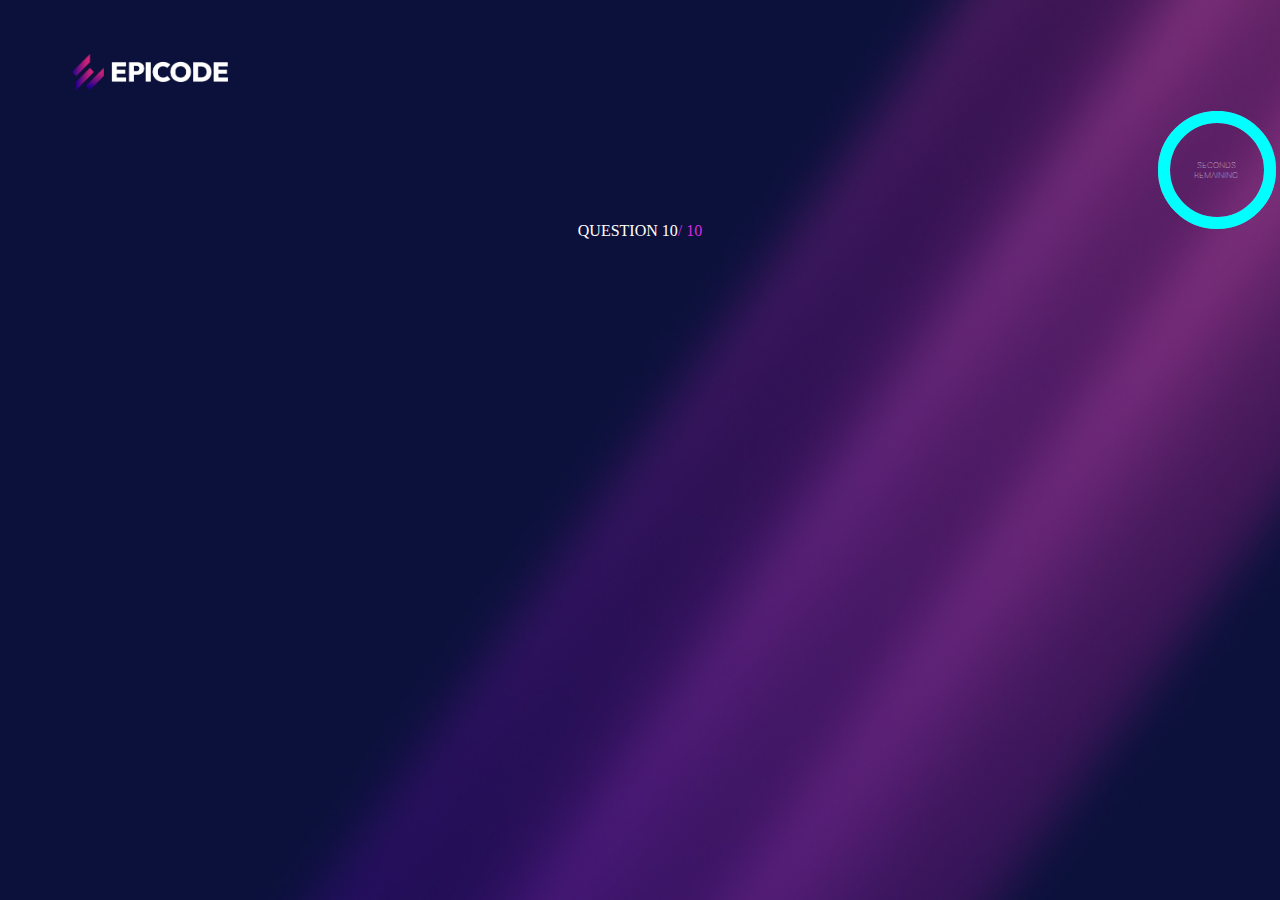
==== index.html @ 44d3434a "css for questions and result finish" ====
<!DOCTYPE html>
<html lang="en">

<head>
    <meta charset="UTF-8">
    <meta http-equiv="X-UA-Compatible" content="IE=edge">
    <meta name="viewport" content="width=device-width, initial-scale=1.0">
    <link rel="stylesheet" href="styles.css">
    <link rel="preconnect" href="https://fonts.googleapis.com">
    <link rel="preconnect" href="https://fonts.gstatic.com" crossorigin>
    <link href="https://fonts.googleapis.com/css2?family=Inter:wght@300&display=swap" rel="stylesheet">
    <link rel="stylesheet" href="main.css">
    <link rel="stylesheet" href="welcome.css">
    <link rel="stylesheet" href="result-styles.css">
    <link rel="stylesheet" href="./feedback-page-style.css">
    <title>Build Week. EPICODE Benchmark</title>
</head>

<body>
    <div id="main-container">
        <div id="logo"><img src="assets/epicode_logo.png" alt="epiLogo"></div>

        <div id="welcomePage">
            <h1>Welcome to <span id="title">your exam</span></h1>
            <h3>Instructions</h3>
            <p>We dont expect most engineers to know the answers to all of these questions, so don't worry if you're
                unsure of a few of them.</p>
            <ul>
                <li>Each question is <b>timed</b> and can only be <b>answered once</b>.</li>
                <li>Changing browser tab or opening other windows will <b>invalidate the question</b>.</li>
                <li>This exam will take approx. <b>0-5 minutes.</b></li>
            </ul>

            <input type="checkbox" id="proceed"> <label for="proceed">I promise to answer myself without help from
                anyone</label>
            <input type="button" value="Proceed" id="proceedBtn">

        </div>

        <div id="questions-part">

            <div id="timer">
                <p id="seconds">SECONDS</p>
                <div id="timer-number"></div><svg class="countdown-circle">
                    <circle r="53" cx="60" cy="60"></circle>
                </svg><svg class="greyish-circle">
                    <circle r="53" cx="60" cy="60"></circle>
                </svg>
                <p>REMAINING</p>
            </div>
            <div class="questions-container"></div>
            <div class="questions-count">QUESTION 10 <span>/ 10</span></div>
        </div>

        <div id="result_page_container">
            <div id="result_title">
                <h1>Results</h1>
                <p>The summary of your answers:</p>
            </div>

            <div id="result_display_container">
                <div id="correct_answer_container">
                    <h2>Correct</h2>
                    <p id="percentage_of_correct_answers"></p>
                    <p id="number_of_correct_answers"></p>
                </div>
                <div id="notification_for_passing"></div>
                <div id="wrong_answer_container">
                    <h2>Wrong</h2>
                    <p id="percentage_of_wrong_answers"></p>
                    <p id="number_of_wrong_answers"></p>
                </div>
            </div>

            <div id="result_footer">
                <input type="button" value="RATE US" id="button_to_rating">
            </div>
        </div>
        
        <div id="feedback-page_content-container">
            <h1>Tell us how it's going</h1>
            <h2>From 0 to 10, how likely are you to recommend EPICODE to a friend or a colleague?</h2>
            
            <div id="stars-container">
                <svg width="47" height="46" viewBox="0 0 47 46" fill="none" xmlns="http://www.w3.org/2000/svg"
                    class="stars">
                    <path
                        d="M22.2044 1.55551C22.6143 0.569963 24.0104 0.569964 24.4203 1.55552L29.9874 14.9402C30.1602 15.3557 30.5509 15.6396 30.9994 15.6756L45.4494 16.834C46.5134 16.9193 46.9448 18.2471 46.1341 18.9415L35.1248 28.3722C34.7831 28.6649 34.6338 29.1242 34.7382 29.5619L38.1018 43.6626C38.3494 44.7009 37.2199 45.5215 36.309 44.9651L23.9379 37.4089C23.5538 37.1743 23.0709 37.1743 22.6868 37.4089L10.3157 44.9651C9.40478 45.5215 8.27528 44.7009 8.52295 43.6626L11.8865 29.5619C11.9909 29.1242 11.8416 28.6649 11.4999 28.3722L0.490575 18.9415C-0.320069 18.2471 0.111362 16.9193 1.17535 16.834L15.6253 15.6756C16.0738 15.6396 16.4645 15.3557 16.6374 14.9402L22.2044 1.55551Z" />
                </svg>
                <svg width="47" height="46" viewBox="0 0 47 46" fill="none" xmlns="http://www.w3.org/2000/svg"
                    class="stars">
                    <path
                        d="M22.2044 1.55551C22.6143 0.569963 24.0104 0.569964 24.4203 1.55552L29.9874 14.9402C30.1602 15.3557 30.5509 15.6396 30.9994 15.6756L45.4494 16.834C46.5134 16.9193 46.9448 18.2471 46.1341 18.9415L35.1248 28.3722C34.7831 28.6649 34.6338 29.1242 34.7382 29.5619L38.1018 43.6626C38.3494 44.7009 37.2199 45.5215 36.309 44.9651L23.9379 37.4089C23.5538 37.1743 23.0709 37.1743 22.6868 37.4089L10.3157 44.9651C9.40478 45.5215 8.27528 44.7009 8.52295 43.6626L11.8865 29.5619C11.9909 29.1242 11.8416 28.6649 11.4999 28.3722L0.490575 18.9415C-0.320069 18.2471 0.111362 16.9193 1.17535 16.834L15.6253 15.6756C16.0738 15.6396 16.4645 15.3557 16.6374 14.9402L22.2044 1.55551Z" />
                </svg>
                <svg width="47" height="46" viewBox="0 0 47 46" fill="none" xmlns="http://www.w3.org/2000/svg"
                    class="stars">
                    <path
                        d="M22.2044 1.55551C22.6143 0.569963 24.0104 0.569964 24.4203 1.55552L29.9874 14.9402C30.1602 15.3557 30.5509 15.6396 30.9994 15.6756L45.4494 16.834C46.5134 16.9193 46.9448 18.2471 46.1341 18.9415L35.1248 28.3722C34.7831 28.6649 34.6338 29.1242 34.7382 29.5619L38.1018 43.6626C38.3494 44.7009 37.2199 45.5215 36.309 44.9651L23.9379 37.4089C23.5538 37.1743 23.0709 37.1743 22.6868 37.4089L10.3157 44.9651C9.40478 45.5215 8.27528 44.7009 8.52295 43.6626L11.8865 29.5619C11.9909 29.1242 11.8416 28.6649 11.4999 28.3722L0.490575 18.9415C-0.320069 18.2471 0.111362 16.9193 1.17535 16.834L15.6253 15.6756C16.0738 15.6396 16.4645 15.3557 16.6374 14.9402L22.2044 1.55551Z" />
                </svg>
                <svg width="47" height="46" viewBox="0 0 47 46" fill="none" xmlns="http://www.w3.org/2000/svg"
                    class="stars">
                    <path
                        d="M22.2044 1.55551C22.6143 0.569963 24.0104 0.569964 24.4203 1.55552L29.9874 14.9402C30.1602 15.3557 30.5509 15.6396 30.9994 15.6756L45.4494 16.834C46.5134 16.9193 46.9448 18.2471 46.1341 18.9415L35.1248 28.3722C34.7831 28.6649 34.6338 29.1242 34.7382 29.5619L38.1018 43.6626C38.3494 44.7009 37.2199 45.5215 36.309 44.9651L23.9379 37.4089C23.5538 37.1743 23.0709 37.1743 22.6868 37.4089L10.3157 44.9651C9.40478 45.5215 8.27528 44.7009 8.52295 43.6626L11.8865 29.5619C11.9909 29.1242 11.8416 28.6649 11.4999 28.3722L0.490575 18.9415C-0.320069 18.2471 0.111362 16.9193 1.17535 16.834L15.6253 15.6756C16.0738 15.6396 16.4645 15.3557 16.6374 14.9402L22.2044 1.55551Z" />
                </svg>
                <svg width="47" height="46" viewBox="0 0 47 46" fill="none" xmlns="http://www.w3.org/2000/svg"
                    class="stars">
                    <path
                        d="M22.2044 1.55551C22.6143 0.569963 24.0104 0.569964 24.4203 1.55552L29.9874 14.9402C30.1602 15.3557 30.5509 15.6396 30.9994 15.6756L45.4494 16.834C46.5134 16.9193 46.9448 18.2471 46.1341 18.9415L35.1248 28.3722C34.7831 28.6649 34.6338 29.1242 34.7382 29.5619L38.1018 43.6626C38.3494 44.7009 37.2199 45.5215 36.309 44.9651L23.9379 37.4089C23.5538 37.1743 23.0709 37.1743 22.6868 37.4089L10.3157 44.9651C9.40478 45.5215 8.27528 44.7009 8.52295 43.6626L11.8865 29.5619C11.9909 29.1242 11.8416 28.6649 11.4999 28.3722L0.490575 18.9415C-0.320069 18.2471 0.111362 16.9193 1.17535 16.834L15.6253 15.6756C16.0738 15.6396 16.4645 15.3557 16.6374 14.9402L22.2044 1.55551Z" />
                </svg>
                <svg width="47" height="46" viewBox="0 0 47 46" fill="none" xmlns="http://www.w3.org/2000/svg"
                    class="stars">
                    <path
                        d="M22.2044 1.55551C22.6143 0.569963 24.0104 0.569964 24.4203 1.55552L29.9874 14.9402C30.1602 15.3557 30.5509 15.6396 30.9994 15.6756L45.4494 16.834C46.5134 16.9193 46.9448 18.2471 46.1341 18.9415L35.1248 28.3722C34.7831 28.6649 34.6338 29.1242 34.7382 29.5619L38.1018 43.6626C38.3494 44.7009 37.2199 45.5215 36.309 44.9651L23.9379 37.4089C23.5538 37.1743 23.0709 37.1743 22.6868 37.4089L10.3157 44.9651C9.40478 45.5215 8.27528 44.7009 8.52295 43.6626L11.8865 29.5619C11.9909 29.1242 11.8416 28.6649 11.4999 28.3722L0.490575 18.9415C-0.320069 18.2471 0.111362 16.9193 1.17535 16.834L15.6253 15.6756C16.0738 15.6396 16.4645 15.3557 16.6374 14.9402L22.2044 1.55551Z" />
                </svg>
                <svg width="47" height="46" viewBox="0 0 47 46" fill="none" xmlns="http://www.w3.org/2000/svg"
                    class="stars">
                    <path
                        d="M22.2044 1.55551C22.6143 0.569963 24.0104 0.569964 24.4203 1.55552L29.9874 14.9402C30.1602 15.3557 30.5509 15.6396 30.9994 15.6756L45.4494 16.834C46.5134 16.9193 46.9448 18.2471 46.1341 18.9415L35.1248 28.3722C34.7831 28.6649 34.6338 29.1242 34.7382 29.5619L38.1018 43.6626C38.3494 44.7009 37.2199 45.5215 36.309 44.9651L23.9379 37.4089C23.5538 37.1743 23.0709 37.1743 22.6868 37.4089L10.3157 44.9651C9.40478 45.5215 8.27528 44.7009 8.52295 43.6626L11.8865 29.5619C11.9909 29.1242 11.8416 28.6649 11.4999 28.3722L0.490575 18.9415C-0.320069 18.2471 0.111362 16.9193 1.17535 16.834L15.6253 15.6756C16.0738 15.6396 16.4645 15.3557 16.6374 14.9402L22.2044 1.55551Z" />
                </svg>
                <svg width="47" height="46" viewBox="0 0 47 46" fill="none" xmlns="http://www.w3.org/2000/svg"
                    class="stars">
                    <path
                        d="M22.2044 1.55551C22.6143 0.569963 24.0104 0.569964 24.4203 1.55552L29.9874 14.9402C30.1602 15.3557 30.5509 15.6396 30.9994 15.6756L45.4494 16.834C46.5134 16.9193 46.9448 18.2471 46.1341 18.9415L35.1248 28.3722C34.7831 28.6649 34.6338 29.1242 34.7382 29.5619L38.1018 43.6626C38.3494 44.7009 37.2199 45.5215 36.309 44.9651L23.9379 37.4089C23.5538 37.1743 23.0709 37.1743 22.6868 37.4089L10.3157 44.9651C9.40478 45.5215 8.27528 44.7009 8.52295 43.6626L11.8865 29.5619C11.9909 29.1242 11.8416 28.6649 11.4999 28.3722L0.490575 18.9415C-0.320069 18.2471 0.111362 16.9193 1.17535 16.834L15.6253 15.6756C16.0738 15.6396 16.4645 15.3557 16.6374 14.9402L22.2044 1.55551Z" />
                </svg>
                <svg width="47" height="46" viewBox="0 0 47 46" fill="none" xmlns="http://www.w3.org/2000/svg"
                    class="stars">
                    <path
                        d="M22.2044 1.55551C22.6143 0.569963 24.0104 0.569964 24.4203 1.55552L29.9874 14.9402C30.1602 15.3557 30.5509 15.6396 30.9994 15.6756L45.4494 16.834C46.5134 16.9193 46.9448 18.2471 46.1341 18.9415L35.1248 28.3722C34.7831 28.6649 34.6338 29.1242 34.7382 29.5619L38.1018 43.6626C38.3494 44.7009 37.2199 45.5215 36.309 44.9651L23.9379 37.4089C23.5538 37.1743 23.0709 37.1743 22.6868 37.4089L10.3157 44.9651C9.40478 45.5215 8.27528 44.7009 8.52295 43.6626L11.8865 29.5619C11.9909 29.1242 11.8416 28.6649 11.4999 28.3722L0.490575 18.9415C-0.320069 18.2471 0.111362 16.9193 1.17535 16.834L15.6253 15.6756C16.0738 15.6396 16.4645 15.3557 16.6374 14.9402L22.2044 1.55551Z" />
                </svg>
                <svg width="47" height="46" viewBox="0 0 47 46" fill="none" xmlns="http://www.w3.org/2000/svg"
                    class="stars">
                    <path
                        d="M22.2044 1.55551C22.6143 0.569963 24.0104 0.569964 24.4203 1.55552L29.9874 14.9402C30.1602 15.3557 30.5509 15.6396 30.9994 15.6756L45.4494 16.834C46.5134 16.9193 46.9448 18.2471 46.1341 18.9415L35.1248 28.3722C34.7831 28.6649 34.6338 29.1242 34.7382 29.5619L38.1018 43.6626C38.3494 44.7009 37.2199 45.5215 36.309 44.9651L23.9379 37.4089C23.5538 37.1743 23.0709 37.1743 22.6868 37.4089L10.3157 44.9651C9.40478 45.5215 8.27528 44.7009 8.52295 43.6626L11.8865 29.5619C11.9909 29.1242 11.8416 28.6649 11.4999 28.3722L0.490575 18.9415C-0.320069 18.2471 0.111362 16.9193 1.17535 16.834L15.6253 15.6756C16.0738 15.6396 16.4645 15.3557 16.6374 14.9402L22.2044 1.55551Z" />
                </svg>
            </div>
            
            <h2>Leave us an open feedback about your experience so far</h2>
            
            <input type="text" id="comment-input" placeholder="Write your comment here" onkeyup="sendComment(event)">
            
            <a href="https://epicode.com/" target="_blank">
                <div id="more-information-button">MORE INFO</div>
            </a>
        </div> <!-- FEEDBACK PAGE CLOSING TAG -->
        
        
    </div> <!-- MAIN CONTAINER CLOSING TAG -->

    
    <script src="./script.js"></script>
    <script src="welcome.js"></script>
    <script src="result-index.js"></script>
    <script src="./feedback-page-script.js"></script>

</body>

</html>
---- styles.css ----
.questions-container {
    display:flex;
    justify-content: center;
}

.question-answer-container {
    display: flex;
    flex-direction: column;
    align-items: center;
    text-align: center;
    height: 25em;
    width: 65em;
}

.questions {
    font-size: 50px;
    text-align: center;
    margin-bottom: 40px;
}

.questions span {
    font-weight: bolder;
}

.question-quetions-part {
    /* display: none; */

    position: absolute;
    height: 400px;
    /* background-image: url('./assets/bg.jpg'); */
}


.answers {
    display: inline-block;
    text-align: center;
    width: 345px;
    height: auto;
    margin: 10px 20px 10px 28px;
    border: 2px solid;
    border-radius: 50px;
    cursor: pointer;
    padding: 20px 5px 20px 5px;
    background-color: rgba(255, 255, 255, 15%);
}

.answers:hover {
    background-color: #BA018A;
}

.questions-count {
    display: flex;
    justify-content: center;
    align-items: end;
}

.questions-count span {
    color: rgb(211, 43, 226);
}

.hide {
    display: none;
}

.selected-answer {
    background-color: rgb(161, 41, 141);
}

#timer {
    display: flex;
    flex-direction: column;
    justify-content: center;
    align-items: center;
    position: sticky;
    left: 80em;
    height: 8em;
    width: 8em;
    text-align: center;
    font-family: 'Outfit', sans-serif;
}

#timer-number {
    color: white;
    display: inline-block;
    line-height: 50px;
    font-size: 50px;
    font-weight: 500;
}

#timer p {
    font-size: 8px;
    font-weight: 100;
    margin: 0;
}

#seconds {
    padding-top: 25px;
}

svg {
    position: absolute;
    top: 0.5em;
    right: 0.2em;
    width: 100%;
    height: 100%;
    transform: rotateY(180deg) rotateZ(-90deg);
}

.countdown-circle {
    z-index: 1;
}

.countdown-circle circle {
    stroke-dasharray: 335px;
    stroke-dashoffset: 0px;
    stroke-linecap: square;
    stroke-width: 12px;
    stroke: #00FFFF;
    fill: none;
    animation: countdown 20s linear infinite forwards;
}

.greyish-circle {
    z-index: auto;
}

.greyish-circle circle {
    stroke-dasharray: 335px;
    stroke-dashoffset: 0px;
    stroke-width: 12px;
    stroke: rgba(219, 219, 219, 0.45);
    fill: none;
}

@keyframes countdown {
    from {
        stroke-dashoffset: 0px;
    }

    to {
        stroke-dashoffset: 335px;
    }
}
---- main.css ----
@import url('https://fonts.googleapis.com/css2?family=Inter:wght@200&family=Outfit:wght@300&display=swap');

      body{
        background-image: url(./assets/bg.jpg);
        background-size: 100vw 100vh;
        background-position: center;
        background-repeat: no-repeat;
        background-attachment: fixed;
        margin: 0;
        padding: 0;
        overflow: hidden;
    }
    
    #main-container{
        position:relative;
        color:white;
        height: 100vh;
        width: 100vw;
    }

    #logo img{
        display: inline-block;
        width:156px;
        height:auto;
        margin-top: 6vh;
        margin-left: 8vh;
    }

    h1{
        font-family: 'Outfit', sans-serif;
        color: white;
        font-size: 11vh;
        max-width: 40%;
        line-height: 80%;
    }
    span#title{
        font-size: 110%;
        font-weight: bolder;
        text-shadow: 2.5px 0 #ffffff;
    }

    #welcomePage {
        display: none;
    }

    /* #questions-part {
        display: flex;
    } */

    #result_page_container {
        display: none;
    }

    #feedback-page_content-container {
        display: none;
    }
---- welcome.css ----
#welcomePage{
    margin-left: 9%;
    /* display: none; */
    height: 100vh;
    width: 100vw;
    line-height: 5vh;
    margin-top: 10vh;
    font-size: 2vh;
}
h3{
    font-family: Outfit, sans-serif;
    font-size: 27px;
    color: #D20094;
    font-weight:bolder;
    font-size: larger;
}
p{
    font-family: Inter, sans-serif;
    max-width: 60%;
    font-size: larger;
}
ul{
    font-family: Inter, sans-serif;
    font-size: 15.5px;
    margin: 40px 0;
    font-size: larger;
}
input[type=button]{
    background: #00ffff;
    padding: 2vh 9vh;
    color: #000000;
    display: inline-block;
    font: normal bold 26px/1 "Roboto", sans-serif;
    text-align: center;
    margin-left: 74vh;
    border-color:transparent;

}
input[type="checkbox"] {
    display: none;
  }
input[type="checkbox"] + *::before {
    content: "";
    display: inline-block;
    vertical-align: bottom;
    width: 1rem;
    height: 1rem;
    border-radius: 10%;
    border-style: solid;
    border-width: 0.3vh;
    border-color: white;
    margin-bottom: 2.5vh;
    margin-right: 2vh;
  }
  input[type="checkbox"]:checked + *::before {
    color: white;
    background: white;
  }

input[type=button]:hover{
    box-shadow: 0px -1px 32px 0px rgba(0,255,255,0.75);
    -webkit-box-shadow: 0px -1px 32px 0px rgba(0,255,255,0.75);
    -moz-box-shadow: 0px -1px 32px 0px rgba(0,255,255,0.75);
    accent-color: #00FFFF;
}
input[type=button]:active{
    -webkit-box-shadow: inset 0px 0px 5px #c1c1c1;
    -moz-box-shadow: inset 0px 0px 5px #c1c1c1;
    box-shadow: inset 0px 0px 5px #c1c1c1;
    outline: none;
}
---- result-styles.css ----
#result_page_container {
    color: white;
    font-family: 'Inter', sans-serif;
    font-size: 16px;
    text-align: center;
    /* display: none; */
    flex-direction: column;
}
#result_page_container{
    height: 100vh;
    width: 100vw;
    line-height: 5vh;
    margin-top: 0;
}

/* the title */
#result_title{
    color: white;
    font-family: 'Outfit', sans-serif;
    display: flex;
    flex-direction: column;
    justify-content: center;
    align-items: center;
}

#result_title h1 {
    margin: 0;
    font-size: 3em;
}

#result_title p {
    margin: 0;
    font-family: 'Outfit', sans-serif;
    font-size: 2em;
}


/* main container */

/* general */
#result_display_container {
    display: flex;
    justify-content: space-around;
    height: 30em;
    align-items: center;
}

/* sides */
#correct_answer_container, #wrong_answer_container {
    width: 20%;
    font-family: 'Inter', sans-serif;
    display: flex;
    flex-direction: column;
    align-items: center;
    
}

#correct_answer_container h2, #wrong_answer_container h2 {
    margin-bottom: 0;
    font-size: 40px;
}

#percentage_of_correct_answers, #percentage_of_wrong_answers {
    font-family: 'Outfit', sans-serif;
    font-size: 45px;
    margin: 0;
    font-weight: bold;
    
}

#number_of_correct_answers, #number_of_wrong_answers {
    font-family: 'Outfit', sans-serif;
    margin-top: 0;
}

/* center */
#notification_for_passing {
    display: flex;
    flex-direction: column;
    justify-content: center;
    align-items: center;
    margin-bottom: 1em;
    width: 18em;
    height: 18em;
    border: 3.75em solid #00FFFF;
    border-right: 3.5em solid (#C2148D 0deg 90deg);
    /* background: conic-gradient(
        #C2148D 0deg 90deg,
        #00FFFF 90deg 360deg
    ); */
    border-radius: 100%;
}


.congratulations_or_condolences {
    margin: 0;
    font-weight: bold;
}

.message_of_success_or_failure {
    color: #00FFFF;
    margin: 0;
    font-weight: bold;
}

.message_what_happens_next {
    font-size: 12px;
    line-height: 16px;
    margin-top: 0;
    width: 40em;
}


/* footer */



#button_to_rating {
    background: none;
    color: white;
    font-size: 1.25em;
    border: 2px solid white;
    cursor: pointer;
    margin: auto;
    z-index: 1;
}

#result_footer {
    display: flex;
    justify-content: center;
    width: 100%;
}
---- feedback-page-style.css ----
/*-------------------------------FEEDBACK PAGE SPECIFIC STYLE CODES-----------------------------------------*/

@import url('https://fonts.googleapis.com/css2?family=Outfit:wght@300;500;700&display=swap'); /* font-weight 500 and 700 added */

#feedback-page_content-container {
    margin-top: 60px;
    text-align: center;
    color: #e7e7ec;
    font-family: 'Outfit', sans-serif;
    display: none;
}

#feedback-page_content-container h1 {
    margin-top: 17vh;
    margin-bottom: 3vh;
    font-weight: 700;
    font-size: 48px;
    letter-spacing: 1px;
    cursor: default;
    user-select: none;
    margin-inline: auto;
}

#feedback-page_content-container h2 {
    margin-inline: auto;
    margin-top: 0;
    width: 650px;
    font-weight: 300;
    font-size: 26px;
    cursor: default;
    user-select: none;
}

#stars-container {
    margin-top: 15px;
    margin-bottom: 70px;
}

.stars {
    margin: 5px;
    fill: #0b113b;
    cursor: pointer;
}

.stars-on-hover {
    fill: #00FFFF;
    filter: drop-shadow(0px 0px 5px #00ffffa5);
}


#comment-input {
    margin-top: 25px;
    padding-bottom: 8px;
    padding-left: 25px;
    width: 37%;
    background: none;
    border: none;
    outline: none;
    border-bottom: 2px solid #c33a8e;
    font-size: 18px;
    color: #c33a8e;
    display: block;
    margin-inline: auto;
}

#more-information-button {
    margin-inline: auto;
    margin-top: 50px;
    width: 220px;
    height: 60px;
    line-height: 60px;
    font-size: 22px;
    font-weight: 700;
    color: #0b113b;
    background-color: #00FFFF;
}

#more-information-button:hover {
    box-shadow: 0px 0px 20px 5px#00ffffa5;
}


#feedback-page_content-container a {
    margin-left: 44%;
    display: inline-block;
    text-decoration: none;
    width: 220px;
}
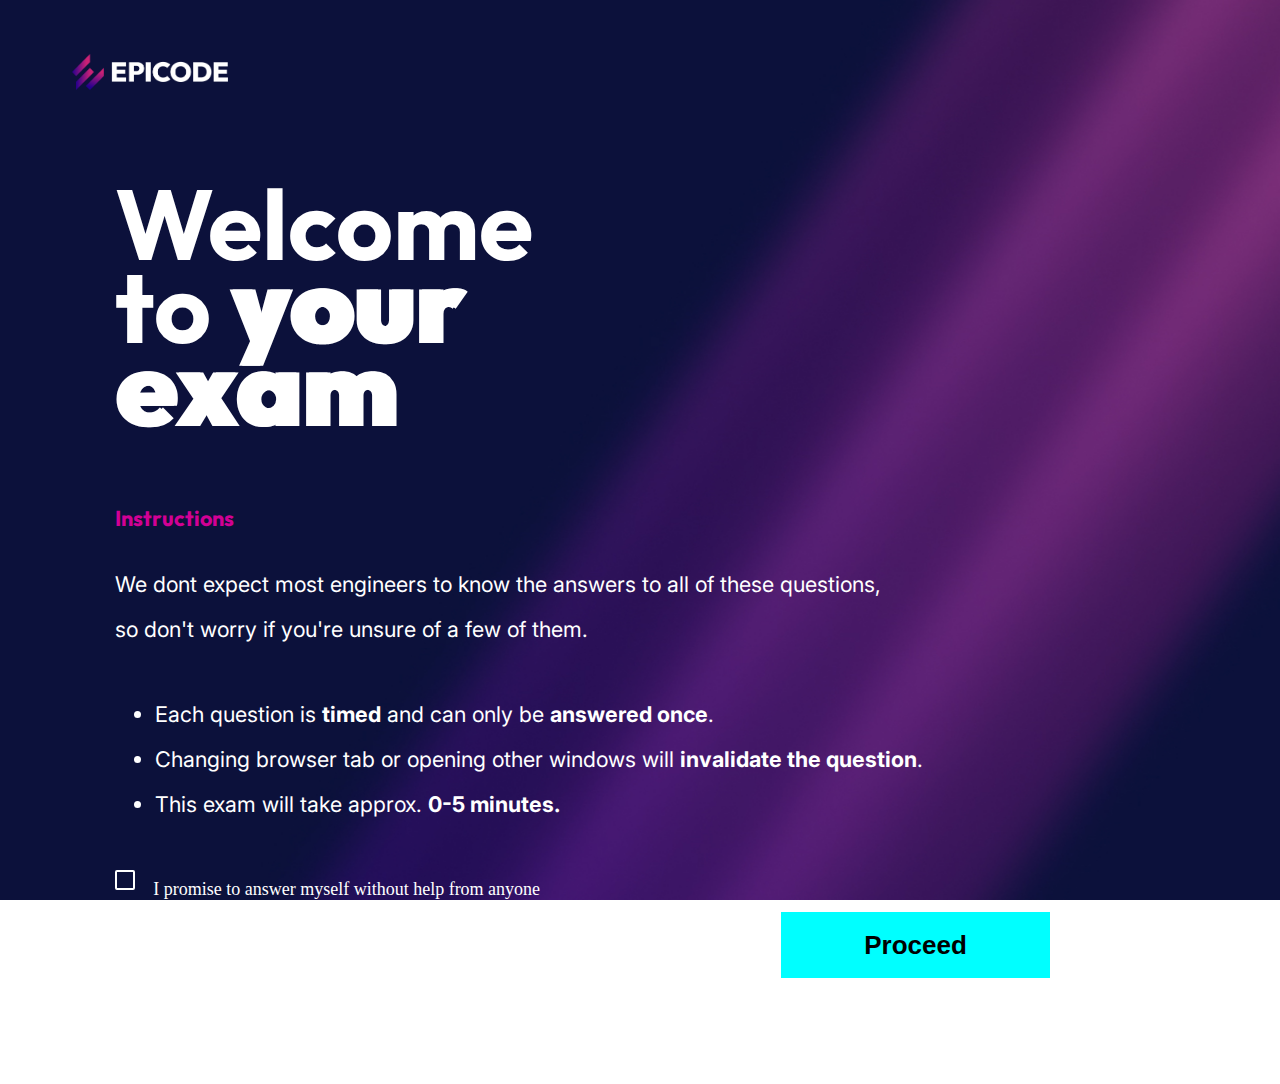
==== commit 8733dfe2: "Merge branch 'ELENI+FLO-TEAM-UP' into Developing" ====
--- a/index.html
+++ b/index.html
@@ -82,55 +82,35 @@
             <h2>From 0 to 10, how likely are you to recommend EPICODE to a friend or a colleague?</h2>
             
             <div id="stars-container">
-                <svg width="47" height="46" viewBox="0 0 47 46" fill="none" xmlns="http://www.w3.org/2000/svg"
-                    class="stars">
-                    <path
-                        d="M22.2044 1.55551C22.6143 0.569963 24.0104 0.569964 24.4203 1.55552L29.9874 14.9402C30.1602 15.3557 30.5509 15.6396 30.9994 15.6756L45.4494 16.834C46.5134 16.9193 46.9448 18.2471 46.1341 18.9415L35.1248 28.3722C34.7831 28.6649 34.6338 29.1242 34.7382 29.5619L38.1018 43.6626C38.3494 44.7009 37.2199 45.5215 36.309 44.9651L23.9379 37.4089C23.5538 37.1743 23.0709 37.1743 22.6868 37.4089L10.3157 44.9651C9.40478 45.5215 8.27528 44.7009 8.52295 43.6626L11.8865 29.5619C11.9909 29.1242 11.8416 28.6649 11.4999 28.3722L0.490575 18.9415C-0.320069 18.2471 0.111362 16.9193 1.17535 16.834L15.6253 15.6756C16.0738 15.6396 16.4645 15.3557 16.6374 14.9402L22.2044 1.55551Z" />
+                <svg width="47" height="46" viewBox="0 0 47 46" fill="none" xmlns="http://www.w3.org/2000/svg" class="stars">
+                    <path d="M22.2044 1.55551C22.6143 0.569963 24.0104 0.569964 24.4203 1.55552L29.9874 14.9402C30.1602 15.3557 30.5509 15.6396 30.9994 15.6756L45.4494 16.834C46.5134 16.9193 46.9448 18.2471 46.1341 18.9415L35.1248 28.3722C34.7831 28.6649 34.6338 29.1242 34.7382 29.5619L38.1018 43.6626C38.3494 44.7009 37.2199 45.5215 36.309 44.9651L23.9379 37.4089C23.5538 37.1743 23.0709 37.1743 22.6868 37.4089L10.3157 44.9651C9.40478 45.5215 8.27528 44.7009 8.52295 43.6626L11.8865 29.5619C11.9909 29.1242 11.8416 28.6649 11.4999 28.3722L0.490575 18.9415C-0.320069 18.2471 0.111362 16.9193 1.17535 16.834L15.6253 15.6756C16.0738 15.6396 16.4645 15.3557 16.6374 14.9402L22.2044 1.55551Z" />
                 </svg>
-                <svg width="47" height="46" viewBox="0 0 47 46" fill="none" xmlns="http://www.w3.org/2000/svg"
-                    class="stars">
-                    <path
-                        d="M22.2044 1.55551C22.6143 0.569963 24.0104 0.569964 24.4203 1.55552L29.9874 14.9402C30.1602 15.3557 30.5509 15.6396 30.9994 15.6756L45.4494 16.834C46.5134 16.9193 46.9448 18.2471 46.1341 18.9415L35.1248 28.3722C34.7831 28.6649 34.6338 29.1242 34.7382 29.5619L38.1018 43.6626C38.3494 44.7009 37.2199 45.5215 36.309 44.9651L23.9379 37.4089C23.5538 37.1743 23.0709 37.1743 22.6868 37.4089L10.3157 44.9651C9.40478 45.5215 8.27528 44.7009 8.52295 43.6626L11.8865 29.5619C11.9909 29.1242 11.8416 28.6649 11.4999 28.3722L0.490575 18.9415C-0.320069 18.2471 0.111362 16.9193 1.17535 16.834L15.6253 15.6756C16.0738 15.6396 16.4645 15.3557 16.6374 14.9402L22.2044 1.55551Z" />
+                <svg width="47" height="46" viewBox="0 0 47 46" fill="none" xmlns="http://www.w3.org/2000/svg" class="stars">
+                    <path d="M22.2044 1.55551C22.6143 0.569963 24.0104 0.569964 24.4203 1.55552L29.9874 14.9402C30.1602 15.3557 30.5509 15.6396 30.9994 15.6756L45.4494 16.834C46.5134 16.9193 46.9448 18.2471 46.1341 18.9415L35.1248 28.3722C34.7831 28.6649 34.6338 29.1242 34.7382 29.5619L38.1018 43.6626C38.3494 44.7009 37.2199 45.5215 36.309 44.9651L23.9379 37.4089C23.5538 37.1743 23.0709 37.1743 22.6868 37.4089L10.3157 44.9651C9.40478 45.5215 8.27528 44.7009 8.52295 43.6626L11.8865 29.5619C11.9909 29.1242 11.8416 28.6649 11.4999 28.3722L0.490575 18.9415C-0.320069 18.2471 0.111362 16.9193 1.17535 16.834L15.6253 15.6756C16.0738 15.6396 16.4645 15.3557 16.6374 14.9402L22.2044 1.55551Z" />
                 </svg>
-                <svg width="47" height="46" viewBox="0 0 47 46" fill="none" xmlns="http://www.w3.org/2000/svg"
-                    class="stars">
-                    <path
-                        d="M22.2044 1.55551C22.6143 0.569963 24.0104 0.569964 24.4203 1.55552L29.9874 14.9402C30.1602 15.3557 30.5509 15.6396 30.9994 15.6756L45.4494 16.834C46.5134 16.9193 46.9448 18.2471 46.1341 18.9415L35.1248 28.3722C34.7831 28.6649 34.6338 29.1242 34.7382 29.5619L38.1018 43.6626C38.3494 44.7009 37.2199 45.5215 36.309 44.9651L23.9379 37.4089C23.5538 37.1743 23.0709 37.1743 22.6868 37.4089L10.3157 44.9651C9.40478 45.5215 8.27528 44.7009 8.52295 43.6626L11.8865 29.5619C11.9909 29.1242 11.8416 28.6649 11.4999 28.3722L0.490575 18.9415C-0.320069 18.2471 0.111362 16.9193 1.17535 16.834L15.6253 15.6756C16.0738 15.6396 16.4645 15.3557 16.6374 14.9402L22.2044 1.55551Z" />
+                <svg width="47" height="46" viewBox="0 0 47 46" fill="none" xmlns="http://www.w3.org/2000/svg" class="stars">
+                    <path d="M22.2044 1.55551C22.6143 0.569963 24.0104 0.569964 24.4203 1.55552L29.9874 14.9402C30.1602 15.3557 30.5509 15.6396 30.9994 15.6756L45.4494 16.834C46.5134 16.9193 46.9448 18.2471 46.1341 18.9415L35.1248 28.3722C34.7831 28.6649 34.6338 29.1242 34.7382 29.5619L38.1018 43.6626C38.3494 44.7009 37.2199 45.5215 36.309 44.9651L23.9379 37.4089C23.5538 37.1743 23.0709 37.1743 22.6868 37.4089L10.3157 44.9651C9.40478 45.5215 8.27528 44.7009 8.52295 43.6626L11.8865 29.5619C11.9909 29.1242 11.8416 28.6649 11.4999 28.3722L0.490575 18.9415C-0.320069 18.2471 0.111362 16.9193 1.17535 16.834L15.6253 15.6756C16.0738 15.6396 16.4645 15.3557 16.6374 14.9402L22.2044 1.55551Z" />
                 </svg>
-                <svg width="47" height="46" viewBox="0 0 47 46" fill="none" xmlns="http://www.w3.org/2000/svg"
-                    class="stars">
-                    <path
-                        d="M22.2044 1.55551C22.6143 0.569963 24.0104 0.569964 24.4203 1.55552L29.9874 14.9402C30.1602 15.3557 30.5509 15.6396 30.9994 15.6756L45.4494 16.834C46.5134 16.9193 46.9448 18.2471 46.1341 18.9415L35.1248 28.3722C34.7831 28.6649 34.6338 29.1242 34.7382 29.5619L38.1018 43.6626C38.3494 44.7009 37.2199 45.5215 36.309 44.9651L23.9379 37.4089C23.5538 37.1743 23.0709 37.1743 22.6868 37.4089L10.3157 44.9651C9.40478 45.5215 8.27528 44.7009 8.52295 43.6626L11.8865 29.5619C11.9909 29.1242 11.8416 28.6649 11.4999 28.3722L0.490575 18.9415C-0.320069 18.2471 0.111362 16.9193 1.17535 16.834L15.6253 15.6756C16.0738 15.6396 16.4645 15.3557 16.6374 14.9402L22.2044 1.55551Z" />
+                <svg width="47" height="46" viewBox="0 0 47 46" fill="none" xmlns="http://www.w3.org/2000/svg" class="stars">
+                    <path d="M22.2044 1.55551C22.6143 0.569963 24.0104 0.569964 24.4203 1.55552L29.9874 14.9402C30.1602 15.3557 30.5509 15.6396 30.9994 15.6756L45.4494 16.834C46.5134 16.9193 46.9448 18.2471 46.1341 18.9415L35.1248 28.3722C34.7831 28.6649 34.6338 29.1242 34.7382 29.5619L38.1018 43.6626C38.3494 44.7009 37.2199 45.5215 36.309 44.9651L23.9379 37.4089C23.5538 37.1743 23.0709 37.1743 22.6868 37.4089L10.3157 44.9651C9.40478 45.5215 8.27528 44.7009 8.52295 43.6626L11.8865 29.5619C11.9909 29.1242 11.8416 28.6649 11.4999 28.3722L0.490575 18.9415C-0.320069 18.2471 0.111362 16.9193 1.17535 16.834L15.6253 15.6756C16.0738 15.6396 16.4645 15.3557 16.6374 14.9402L22.2044 1.55551Z" />
                 </svg>
-                <svg width="47" height="46" viewBox="0 0 47 46" fill="none" xmlns="http://www.w3.org/2000/svg"
-                    class="stars">
-                    <path
-                        d="M22.2044 1.55551C22.6143 0.569963 24.0104 0.569964 24.4203 1.55552L29.9874 14.9402C30.1602 15.3557 30.5509 15.6396 30.9994 15.6756L45.4494 16.834C46.5134 16.9193 46.9448 18.2471 46.1341 18.9415L35.1248 28.3722C34.7831 28.6649 34.6338 29.1242 34.7382 29.5619L38.1018 43.6626C38.3494 44.7009 37.2199 45.5215 36.309 44.9651L23.9379 37.4089C23.5538 37.1743 23.0709 37.1743 22.6868 37.4089L10.3157 44.9651C9.40478 45.5215 8.27528 44.7009 8.52295 43.6626L11.8865 29.5619C11.9909 29.1242 11.8416 28.6649 11.4999 28.3722L0.490575 18.9415C-0.320069 18.2471 0.111362 16.9193 1.17535 16.834L15.6253 15.6756C16.0738 15.6396 16.4645 15.3557 16.6374 14.9402L22.2044 1.55551Z" />
+                <svg width="47" height="46" viewBox="0 0 47 46" fill="none" xmlns="http://www.w3.org/2000/svg" class="stars">
+                    <path d="M22.2044 1.55551C22.6143 0.569963 24.0104 0.569964 24.4203 1.55552L29.9874 14.9402C30.1602 15.3557 30.5509 15.6396 30.9994 15.6756L45.4494 16.834C46.5134 16.9193 46.9448 18.2471 46.1341 18.9415L35.1248 28.3722C34.7831 28.6649 34.6338 29.1242 34.7382 29.5619L38.1018 43.6626C38.3494 44.7009 37.2199 45.5215 36.309 44.9651L23.9379 37.4089C23.5538 37.1743 23.0709 37.1743 22.6868 37.4089L10.3157 44.9651C9.40478 45.5215 8.27528 44.7009 8.52295 43.6626L11.8865 29.5619C11.9909 29.1242 11.8416 28.6649 11.4999 28.3722L0.490575 18.9415C-0.320069 18.2471 0.111362 16.9193 1.17535 16.834L15.6253 15.6756C16.0738 15.6396 16.4645 15.3557 16.6374 14.9402L22.2044 1.55551Z" />
                 </svg>
-                <svg width="47" height="46" viewBox="0 0 47 46" fill="none" xmlns="http://www.w3.org/2000/svg"
-                    class="stars">
-                    <path
-                        d="M22.2044 1.55551C22.6143 0.569963 24.0104 0.569964 24.4203 1.55552L29.9874 14.9402C30.1602 15.3557 30.5509 15.6396 30.9994 15.6756L45.4494 16.834C46.5134 16.9193 46.9448 18.2471 46.1341 18.9415L35.1248 28.3722C34.7831 28.6649 34.6338 29.1242 34.7382 29.5619L38.1018 43.6626C38.3494 44.7009 37.2199 45.5215 36.309 44.9651L23.9379 37.4089C23.5538 37.1743 23.0709 37.1743 22.6868 37.4089L10.3157 44.9651C9.40478 45.5215 8.27528 44.7009 8.52295 43.6626L11.8865 29.5619C11.9909 29.1242 11.8416 28.6649 11.4999 28.3722L0.490575 18.9415C-0.320069 18.2471 0.111362 16.9193 1.17535 16.834L15.6253 15.6756C16.0738 15.6396 16.4645 15.3557 16.6374 14.9402L22.2044 1.55551Z" />
+                <svg width="47" height="46" viewBox="0 0 47 46" fill="none" xmlns="http://www.w3.org/2000/svg" class="stars">
+                    <path d="M22.2044 1.55551C22.6143 0.569963 24.0104 0.569964 24.4203 1.55552L29.9874 14.9402C30.1602 15.3557 30.5509 15.6396 30.9994 15.6756L45.4494 16.834C46.5134 16.9193 46.9448 18.2471 46.1341 18.9415L35.1248 28.3722C34.7831 28.6649 34.6338 29.1242 34.7382 29.5619L38.1018 43.6626C38.3494 44.7009 37.2199 45.5215 36.309 44.9651L23.9379 37.4089C23.5538 37.1743 23.0709 37.1743 22.6868 37.4089L10.3157 44.9651C9.40478 45.5215 8.27528 44.7009 8.52295 43.6626L11.8865 29.5619C11.9909 29.1242 11.8416 28.6649 11.4999 28.3722L0.490575 18.9415C-0.320069 18.2471 0.111362 16.9193 1.17535 16.834L15.6253 15.6756C16.0738 15.6396 16.4645 15.3557 16.6374 14.9402L22.2044 1.55551Z" />
                 </svg>
-                <svg width="47" height="46" viewBox="0 0 47 46" fill="none" xmlns="http://www.w3.org/2000/svg"
-                    class="stars">
-                    <path
-                        d="M22.2044 1.55551C22.6143 0.569963 24.0104 0.569964 24.4203 1.55552L29.9874 14.9402C30.1602 15.3557 30.5509 15.6396 30.9994 15.6756L45.4494 16.834C46.5134 16.9193 46.9448 18.2471 46.1341 18.9415L35.1248 28.3722C34.7831 28.6649 34.6338 29.1242 34.7382 29.5619L38.1018 43.6626C38.3494 44.7009 37.2199 45.5215 36.309 44.9651L23.9379 37.4089C23.5538 37.1743 23.0709 37.1743 22.6868 37.4089L10.3157 44.9651C9.40478 45.5215 8.27528 44.7009 8.52295 43.6626L11.8865 29.5619C11.9909 29.1242 11.8416 28.6649 11.4999 28.3722L0.490575 18.9415C-0.320069 18.2471 0.111362 16.9193 1.17535 16.834L15.6253 15.6756C16.0738 15.6396 16.4645 15.3557 16.6374 14.9402L22.2044 1.55551Z" />
+                <svg width="47" height="46" viewBox="0 0 47 46" fill="none" xmlns="http://www.w3.org/2000/svg" class="stars">
+                    <path d="M22.2044 1.55551C22.6143 0.569963 24.0104 0.569964 24.4203 1.55552L29.9874 14.9402C30.1602 15.3557 30.5509 15.6396 30.9994 15.6756L45.4494 16.834C46.5134 16.9193 46.9448 18.2471 46.1341 18.9415L35.1248 28.3722C34.7831 28.6649 34.6338 29.1242 34.7382 29.5619L38.1018 43.6626C38.3494 44.7009 37.2199 45.5215 36.309 44.9651L23.9379 37.4089C23.5538 37.1743 23.0709 37.1743 22.6868 37.4089L10.3157 44.9651C9.40478 45.5215 8.27528 44.7009 8.52295 43.6626L11.8865 29.5619C11.9909 29.1242 11.8416 28.6649 11.4999 28.3722L0.490575 18.9415C-0.320069 18.2471 0.111362 16.9193 1.17535 16.834L15.6253 15.6756C16.0738 15.6396 16.4645 15.3557 16.6374 14.9402L22.2044 1.55551Z" />
                 </svg>
-                <svg width="47" height="46" viewBox="0 0 47 46" fill="none" xmlns="http://www.w3.org/2000/svg"
-                    class="stars">
-                    <path
-                        d="M22.2044 1.55551C22.6143 0.569963 24.0104 0.569964 24.4203 1.55552L29.9874 14.9402C30.1602 15.3557 30.5509 15.6396 30.9994 15.6756L45.4494 16.834C46.5134 16.9193 46.9448 18.2471 46.1341 18.9415L35.1248 28.3722C34.7831 28.6649 34.6338 29.1242 34.7382 29.5619L38.1018 43.6626C38.3494 44.7009 37.2199 45.5215 36.309 44.9651L23.9379 37.4089C23.5538 37.1743 23.0709 37.1743 22.6868 37.4089L10.3157 44.9651C9.40478 45.5215 8.27528 44.7009 8.52295 43.6626L11.8865 29.5619C11.9909 29.1242 11.8416 28.6649 11.4999 28.3722L0.490575 18.9415C-0.320069 18.2471 0.111362 16.9193 1.17535 16.834L15.6253 15.6756C16.0738 15.6396 16.4645 15.3557 16.6374 14.9402L22.2044 1.55551Z" />
+                <svg width="47" height="46" viewBox="0 0 47 46" fill="none" xmlns="http://www.w3.org/2000/svg" class="stars">
+                    <path d="M22.2044 1.55551C22.6143 0.569963 24.0104 0.569964 24.4203 1.55552L29.9874 14.9402C30.1602 15.3557 30.5509 15.6396 30.9994 15.6756L45.4494 16.834C46.5134 16.9193 46.9448 18.2471 46.1341 18.9415L35.1248 28.3722C34.7831 28.6649 34.6338 29.1242 34.7382 29.5619L38.1018 43.6626C38.3494 44.7009 37.2199 45.5215 36.309 44.9651L23.9379 37.4089C23.5538 37.1743 23.0709 37.1743 22.6868 37.4089L10.3157 44.9651C9.40478 45.5215 8.27528 44.7009 8.52295 43.6626L11.8865 29.5619C11.9909 29.1242 11.8416 28.6649 11.4999 28.3722L0.490575 18.9415C-0.320069 18.2471 0.111362 16.9193 1.17535 16.834L15.6253 15.6756C16.0738 15.6396 16.4645 15.3557 16.6374 14.9402L22.2044 1.55551Z" />
                 </svg>
-                <svg width="47" height="46" viewBox="0 0 47 46" fill="none" xmlns="http://www.w3.org/2000/svg"
-                    class="stars">
-                    <path
-                        d="M22.2044 1.55551C22.6143 0.569963 24.0104 0.569964 24.4203 1.55552L29.9874 14.9402C30.1602 15.3557 30.5509 15.6396 30.9994 15.6756L45.4494 16.834C46.5134 16.9193 46.9448 18.2471 46.1341 18.9415L35.1248 28.3722C34.7831 28.6649 34.6338 29.1242 34.7382 29.5619L38.1018 43.6626C38.3494 44.7009 37.2199 45.5215 36.309 44.9651L23.9379 37.4089C23.5538 37.1743 23.0709 37.1743 22.6868 37.4089L10.3157 44.9651C9.40478 45.5215 8.27528 44.7009 8.52295 43.6626L11.8865 29.5619C11.9909 29.1242 11.8416 28.6649 11.4999 28.3722L0.490575 18.9415C-0.320069 18.2471 0.111362 16.9193 1.17535 16.834L15.6253 15.6756C16.0738 15.6396 16.4645 15.3557 16.6374 14.9402L22.2044 1.55551Z" />
-                </svg>
-                <svg width="47" height="46" viewBox="0 0 47 46" fill="none" xmlns="http://www.w3.org/2000/svg"
-                    class="stars">
-                    <path
-                        d="M22.2044 1.55551C22.6143 0.569963 24.0104 0.569964 24.4203 1.55552L29.9874 14.9402C30.1602 15.3557 30.5509 15.6396 30.9994 15.6756L45.4494 16.834C46.5134 16.9193 46.9448 18.2471 46.1341 18.9415L35.1248 28.3722C34.7831 28.6649 34.6338 29.1242 34.7382 29.5619L38.1018 43.6626C38.3494 44.7009 37.2199 45.5215 36.309 44.9651L23.9379 37.4089C23.5538 37.1743 23.0709 37.1743 22.6868 37.4089L10.3157 44.9651C9.40478 45.5215 8.27528 44.7009 8.52295 43.6626L11.8865 29.5619C11.9909 29.1242 11.8416 28.6649 11.4999 28.3722L0.490575 18.9415C-0.320069 18.2471 0.111362 16.9193 1.17535 16.834L15.6253 15.6756C16.0738 15.6396 16.4645 15.3557 16.6374 14.9402L22.2044 1.55551Z" />
+                <svg width="47" height="46" viewBox="0 0 47 46" fill="none" xmlns="http://www.w3.org/2000/svg" class="stars">
+                    <path d="M22.2044 1.55551C22.6143 0.569963 24.0104 0.569964 24.4203 1.55552L29.9874 14.9402C30.1602 15.3557 30.5509 15.6396 30.9994 15.6756L45.4494 16.834C46.5134 16.9193 46.9448 18.2471 46.1341 18.9415L35.1248 28.3722C34.7831 28.6649 34.6338 29.1242 34.7382 29.5619L38.1018 43.6626C38.3494 44.7009 37.2199 45.5215 36.309 44.9651L23.9379 37.4089C23.5538 37.1743 23.0709 37.1743 22.6868 37.4089L10.3157 44.9651C9.40478 45.5215 8.27528 44.7009 8.52295 43.6626L11.8865 29.5619C11.9909 29.1242 11.8416 28.6649 11.4999 28.3722L0.490575 18.9415C-0.320069 18.2471 0.111362 16.9193 1.17535 16.834L15.6253 15.6756C16.0738 15.6396 16.4645 15.3557 16.6374 14.9402L22.2044 1.55551Z" />
+                </svg>                        
+                <svg width="47" height="46" viewBox="0 0 47 46" fill="none" xmlns="http://www.w3.org/2000/svg" class="stars">
+                    <path d="M22.2044 1.55551C22.6143 0.569963 24.0104 0.569964 24.4203 1.55552L29.9874 14.9402C30.1602 15.3557 30.5509 15.6396 30.9994 15.6756L45.4494 16.834C46.5134 16.9193 46.9448 18.2471 46.1341 18.9415L35.1248 28.3722C34.7831 28.6649 34.6338 29.1242 34.7382 29.5619L38.1018 43.6626C38.3494 44.7009 37.2199 45.5215 36.309 44.9651L23.9379 37.4089C23.5538 37.1743 23.0709 37.1743 22.6868 37.4089L10.3157 44.9651C9.40478 45.5215 8.27528 44.7009 8.52295 43.6626L11.8865 29.5619C11.9909 29.1242 11.8416 28.6649 11.4999 28.3722L0.490575 18.9415C-0.320069 18.2471 0.111362 16.9193 1.17535 16.834L15.6253 15.6756C16.0738 15.6396 16.4645 15.3557 16.6374 14.9402L22.2044 1.55551Z" />
                 </svg>
             </div>
             
@@ -154,4 +134,4 @@
 
 </body>
 
-</html>+</html>
--- a/styles.css
+++ b/styles.css
@@ -1,3 +1,7 @@
+#questions-part {
+    display: none;
+}
+
 .questions-container {
     display:flex;
     justify-content: center;
@@ -72,7 +76,7 @@
     justify-content: center;
     align-items: center;
     position: sticky;
-    left: 80em;
+    left: 75em;
     height: 8em;
     width: 8em;
     text-align: center;
@@ -97,7 +101,7 @@
     padding-top: 25px;
 }
 
-svg {
+.countdown-circle, .greyish-circle {
     position: absolute;
     top: 0.5em;
     right: 0.2em;
@@ -117,6 +121,7 @@
     stroke-width: 12px;
     stroke: #00FFFF;
     fill: none;
+    animation: countdown 20s linear infinite forwards;
     animation: countdown 20s linear infinite forwards;
 }
 
@@ -140,4 +145,4 @@
     to {
         stroke-dashoffset: 335px;
     }
-}+}
--- a/main.css
+++ b/main.css
@@ -39,18 +39,3 @@
         text-shadow: 2.5px 0 #ffffff;
     }
 
-    #welcomePage {
-        display: none;
-    }
-
-    /* #questions-part {
-        display: flex;
-    } */
-
-    #result_page_container {
-        display: none;
-    }
-
-    #feedback-page_content-container {
-        display: none;
-    }
--- a/welcome.css
+++ b/welcome.css
@@ -1,6 +1,6 @@
 #welcomePage{
     margin-left: 9%;
-    /* display: none; */
+    display: block;
     height: 100vh;
     width: 100vw;
     line-height: 5vh;
--- a/result-styles.css
+++ b/result-styles.css
@@ -3,8 +3,9 @@
     font-family: 'Inter', sans-serif;
     font-size: 16px;
     text-align: center;
-    /* display: none; */
+    display: none;
     flex-direction: column;
+    display: none;
 }
 #result_page_container{
     height: 100vh;
